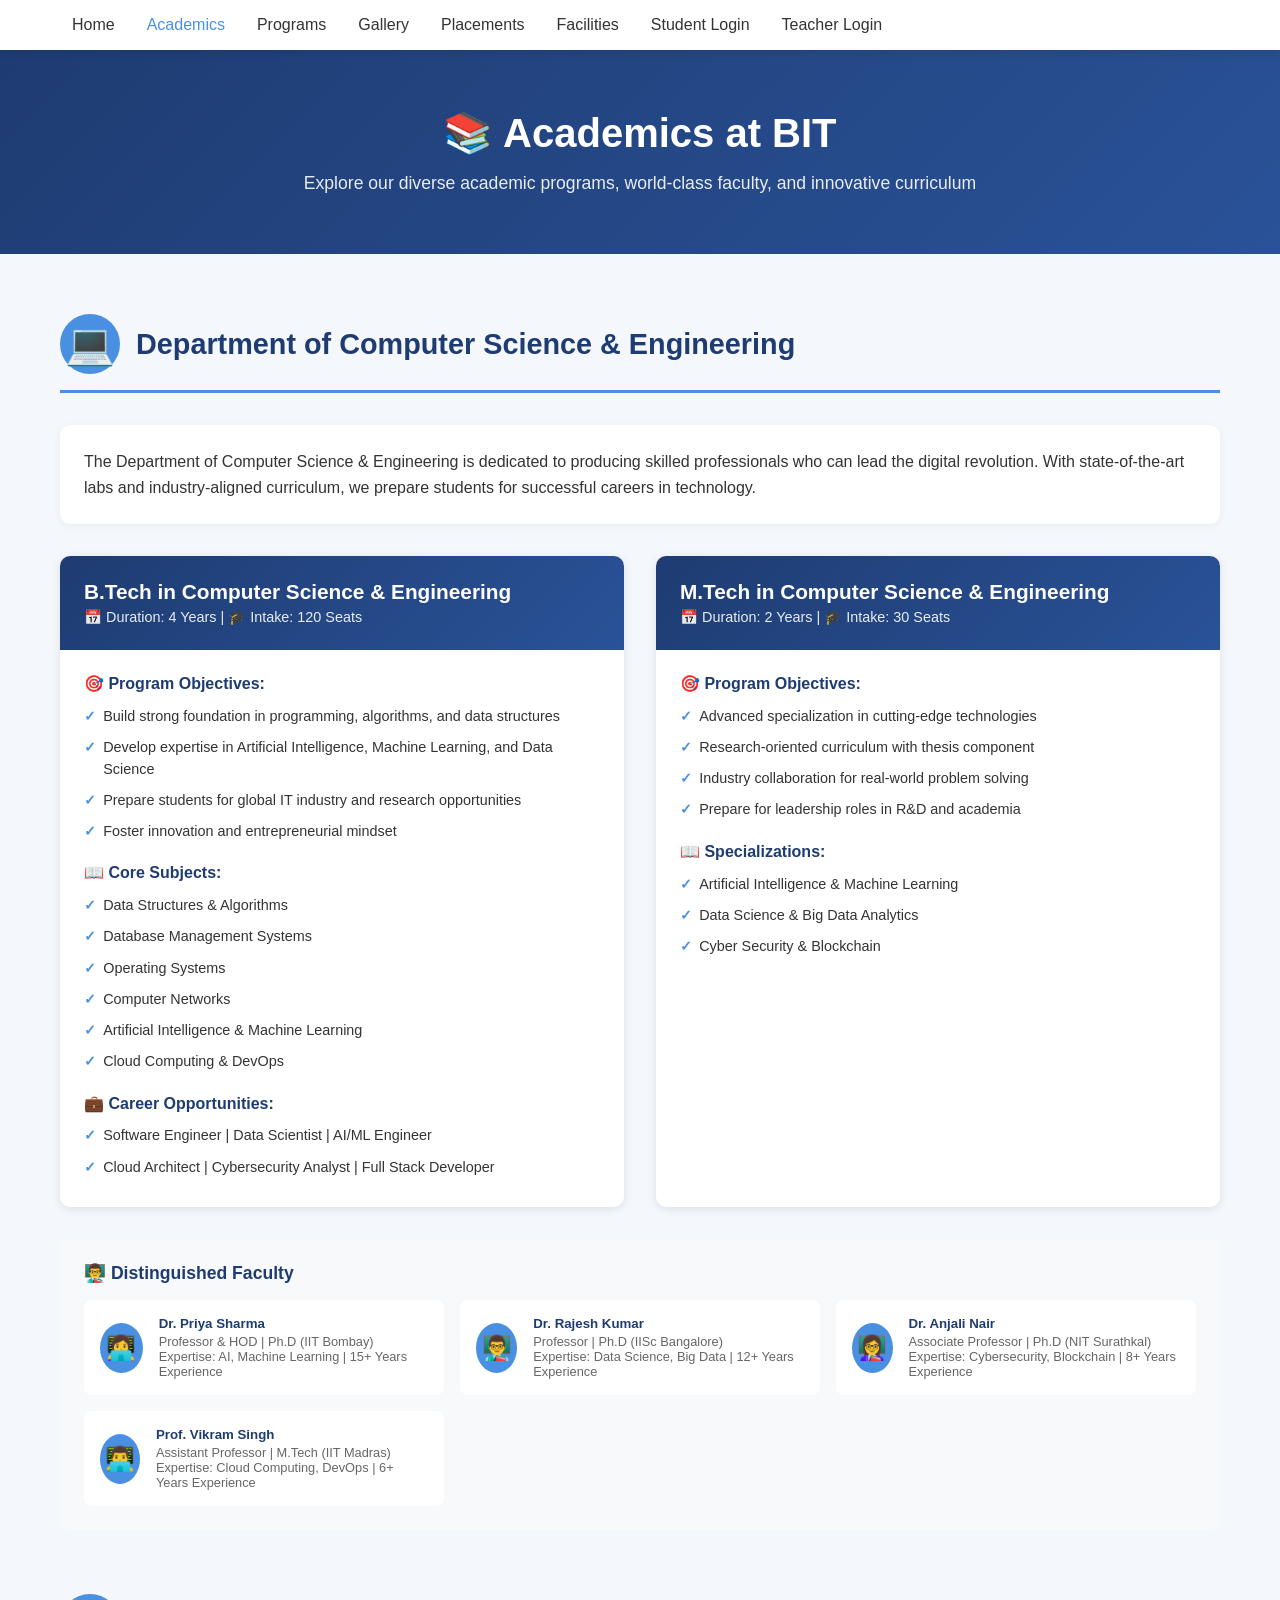
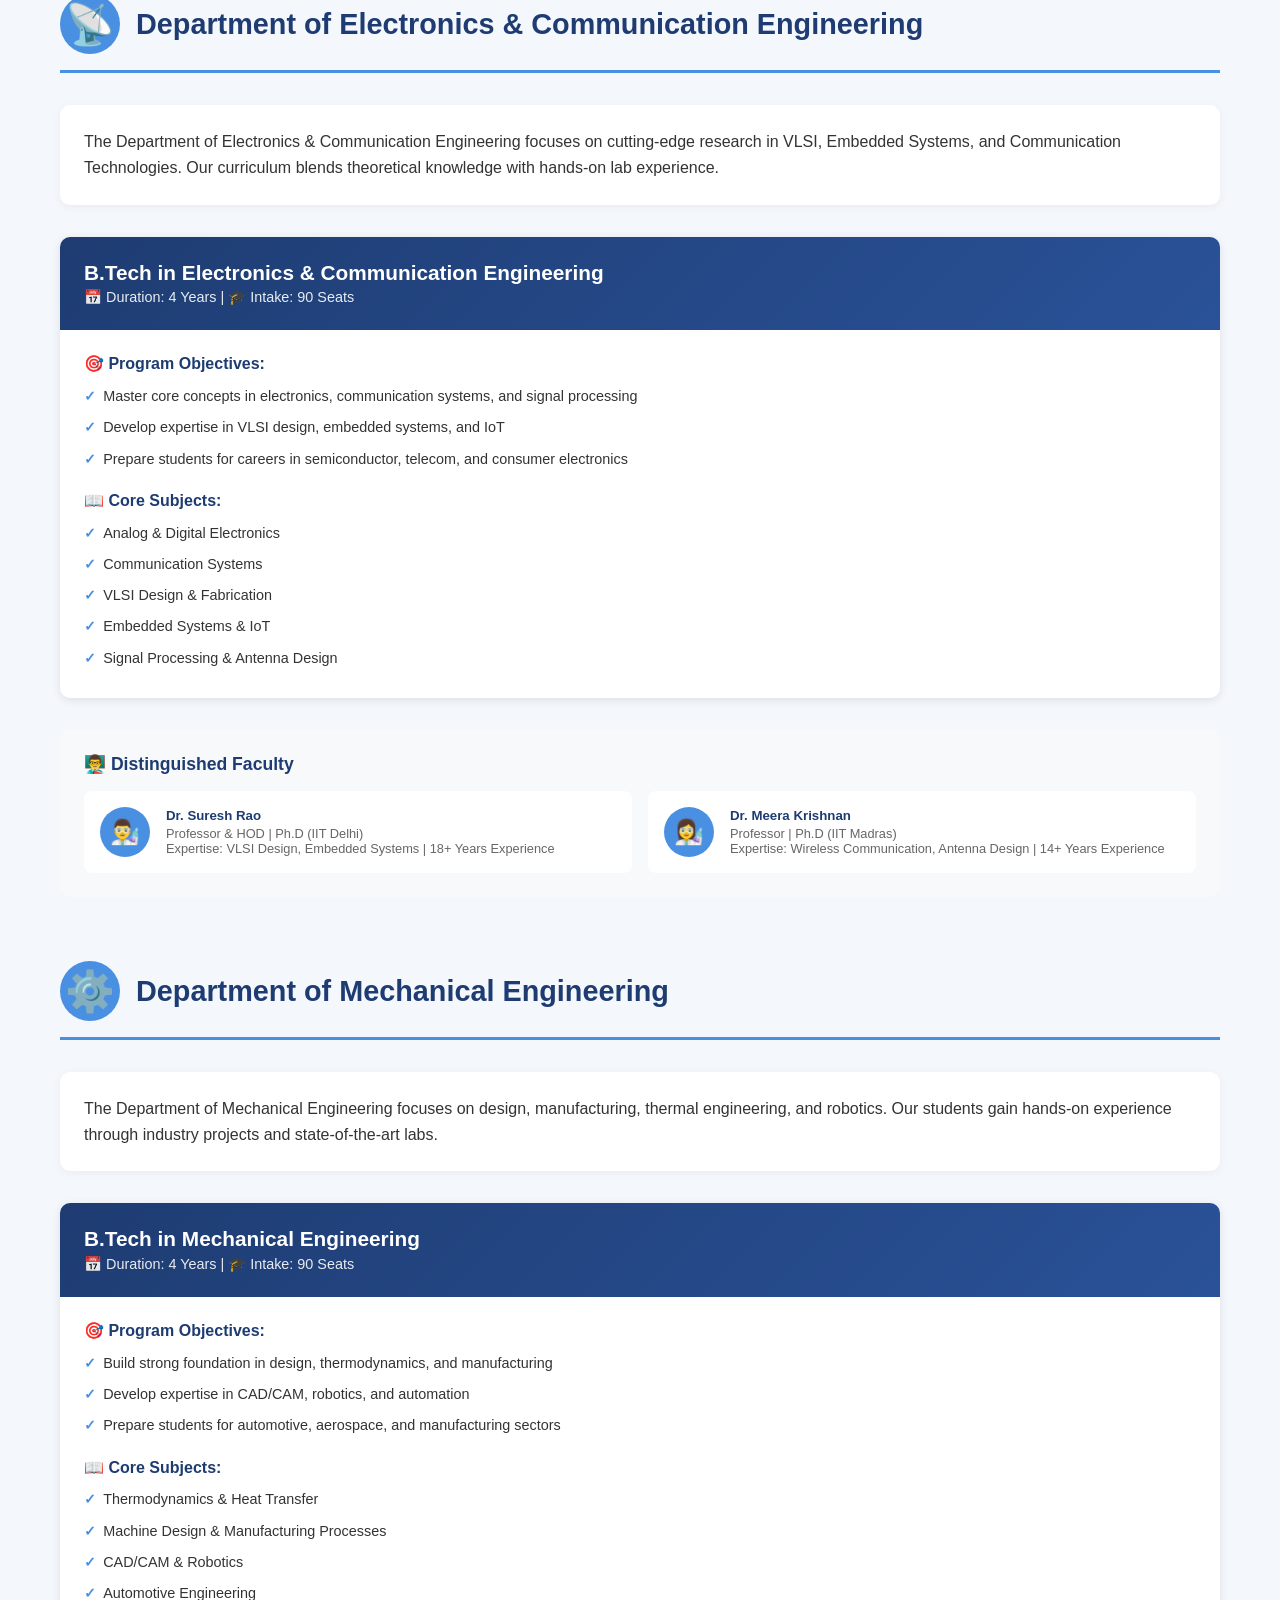
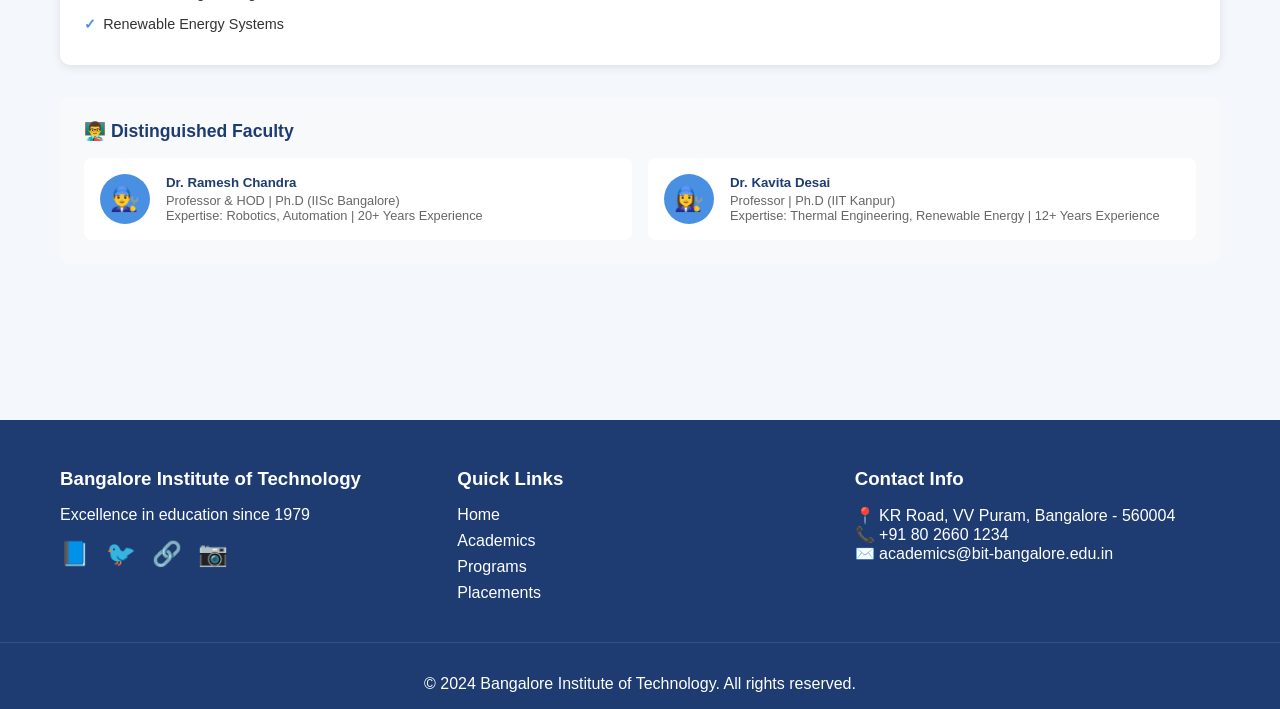
==== academics.html @ f54eb815 "first commit" ====
<!DOCTYPE html>
<html lang="en">
<head>
    <meta charset="UTF-8">
    <meta name="viewport" content="width=device-width, initial-scale=1.0">
    <title>Academics - Bangalore Institute of Technology</title>
    <link rel="stylesheet" href="https://cdnjs.cloudflare.com/ajax/libs/font-awesome/6.0.0/css/all.min.css">
    <style>
        * {
            margin: 0;
            padding: 0;
            box-sizing: border-box;
        }

        body {
            font-family: 'Segoe UI', Tahoma, Geneva, Verdana, sans-serif;
            background: #f4f7fc;
            color: #333;
        }

        /* Navigation */
        .navbar {
            background: white;
            box-shadow: 0 2px 10px rgba(0,0,0,0.1);
            position: sticky;
            top: 0;
            z-index: 1000;
        }

        .nav-container {
            max-width: 1200px;
            margin: 0 auto;
            padding: 1rem 2rem;
            display: flex;
            justify-content: space-between;
            align-items: center;
        }

        .logo {
            font-size: 1.5rem;
            font-weight: bold;
            color: #1e3c72;
            text-decoration: none;
        }

        .nav-menu {
            display: flex;
            list-style: none;
            gap: 2rem;
        }

        .nav-menu a {
            text-decoration: none;
            color: #333;
            font-weight: 500;
            transition: color 0.3s;
        }

        .nav-menu a:hover, .nav-menu a.active {
            color: #4a90e2;
        }

        .menu-toggle {
            display: none;
            font-size: 1.5rem;
            cursor: pointer;
        }

        /* Page Header */
        .page-header {
            background: linear-gradient(135deg, #1e3c72, #2a5298);
            color: white;
            text-align: center;
            padding: 60px 20px;
        }

        .page-header h1 {
            font-size: 2.5rem;
            margin-bottom: 1rem;
        }

        .page-header p {
            font-size: 1.1rem;
            opacity: 0.9;
        }

        /* Container */
        .container {
            max-width: 1200px;
            margin: 0 auto;
            padding: 60px 20px;
        }

        /* Department Section */
        .department-section {
            margin-bottom: 4rem;
        }

        .dept-header {
            display: flex;
            align-items: center;
            gap: 1rem;
            margin-bottom: 2rem;
            padding-bottom: 1rem;
            border-bottom: 3px solid #4a90e2;
        }

        .dept-icon {
            font-size: 2.5rem;
            background: #4a90e2;
            width: 60px;
            height: 60px;
            border-radius: 50%;
            display: flex;
            align-items: center;
            justify-content: center;
            color: white;
        }

        .dept-header h2 {
            font-size: 1.8rem;
            color: #1e3c72;
        }

        .dept-desc {
            background: white;
            padding: 1.5rem;
            border-radius: 10px;
            margin-bottom: 2rem;
            box-shadow: 0 2px 10px rgba(0,0,0,0.05);
            line-height: 1.6;
        }

        /* Programs Grid */
        .programs-grid {
            display: grid;
            grid-template-columns: repeat(auto-fit, minmax(350px, 1fr));
            gap: 2rem;
            margin-bottom: 2rem;
        }

        .program-card {
            background: white;
            border-radius: 10px;
            overflow: hidden;
            box-shadow: 0 2px 10px rgba(0,0,0,0.1);
            transition: all 0.3s;
        }

        .program-card:hover {
            transform: translateY(-5px);
            box-shadow: 0 5px 25px rgba(0,0,0,0.15);
        }

        .program-header {
            background: linear-gradient(135deg, #1e3c72, #2a5298);
            color: white;
            padding: 1.5rem;
        }

        .program-header h3 {
            font-size: 1.3rem;
            margin-bottom: 0.3rem;
        }

        .program-duration {
            font-size: 0.9rem;
            opacity: 0.9;
        }

        .program-body {
            padding: 1.5rem;
        }

        .program-body h4 {
            color: #1e3c72;
            margin: 1rem 0 0.5rem;
            font-size: 1rem;
        }

        .program-body h4:first-child {
            margin-top: 0;
        }

        .program-body ul {
            list-style: none;
            padding-left: 0;
        }

        .program-body li {
            padding: 0.3rem 0;
            padding-left: 1.2rem;
            position: relative;
            font-size: 0.9rem;
            line-height: 1.5;
        }

        .program-body li::before {
            content: "✓";
            color: #4a90e2;
            position: absolute;
            left: 0;
            font-weight: bold;
        }

        /* Faculty Section */
        .faculty-section {
            margin-top: 2rem;
            background: #f8f9fa;
            padding: 1.5rem;
            border-radius: 10px;
        }

        .faculty-section h4 {
            color: #1e3c72;
            margin-bottom: 1rem;
            font-size: 1.1rem;
        }

        .faculty-grid {
            display: grid;
            grid-template-columns: repeat(auto-fit, minmax(280px, 1fr));
            gap: 1rem;
        }

        .faculty-card {
            background: white;
            padding: 1rem;
            border-radius: 8px;
            display: flex;
            gap: 1rem;
            align-items: center;
            transition: all 0.3s;
        }

        .faculty-card:hover {
            transform: translateX(5px);
            box-shadow: 0 2px 8px rgba(0,0,0,0.1);
        }

        .faculty-avatar {
            width: 50px;
            height: 50px;
            background: #4a90e2;
            border-radius: 50%;
            display: flex;
            align-items: center;
            justify-content: center;
            color: white;
            font-size: 1.5rem;
        }

        .faculty-info h5 {
            color: #1e3c72;
            margin-bottom: 0.2rem;
        }

        .faculty-info p {
            font-size: 0.8rem;
            color: #666;
        }

        /* Footer */
        footer {
            background: #1e3c72;
            color: white;
            padding: 3rem 0 1rem;
            margin-top: 2rem;
        }

        .footer-content {
            max-width: 1200px;
            margin: 0 auto;
            display: grid;
            grid-template-columns: repeat(auto-fit, minmax(250px, 1fr));
            gap: 2rem;
            padding: 0 20px;
        }

        .footer-section h3 {
            margin-bottom: 1rem;
        }

        .footer-section ul {
            list-style: none;
        }

        .footer-section ul li {
            margin-bottom: 0.5rem;
        }

        .footer-section a {
            color: white;
            text-decoration: none;
        }

        .social-links {
            display: flex;
            gap: 1rem;
            margin-top: 1rem;
        }

        .social-links a {
            font-size: 1.5rem;
        }

        .copyright {
            text-align: center;
            margin-top: 2rem;
            padding-top: 2rem;
            border-top: 1px solid rgba(255,255,255,0.1);
        }

        /* Responsive */
        @media (max-width: 768px) {
            .menu-toggle {
                display: block;
            }
            
            .nav-menu {
                display: none;
                position: absolute;
                top: 100%;
                left: 0;
                right: 0;
                background: white;
                flex-direction: column;
                padding: 1rem;
                text-align: center;
                gap: 1rem;
                box-shadow: 0 2px 10px rgba(0,0,0,0.1);
            }
            
            .nav-menu.active {
                display: flex;
            }
            
            .page-header h1 {
                font-size: 1.8rem;
            }
            
            .programs-grid {
                grid-template-columns: 1fr;
            }
            
            .faculty-grid {
                grid-template-columns: 1fr;
            }
        }
    </style>
</head>
<body>
    <!-- Navigation -->
    <nav class="navbar">
        <div class="nav-container">
           
            <div class="menu-toggle" onclick="toggleMenu()">☰</div>
            <ul class="nav-menu" id="navMenu">
                <li><a href="index.html">Home</a></li>
                <li><a href="academics.html" class="active">Academics</a></li>
                <li><a href="programs.html">Programs</a></li>
                <li><a href="gallery.html">Gallery</a></li>
                <li><a href="placements.html">Placements</a></li>
                <li><a href="facilities.html">Facilities</a></li>
                <li><a href="login-student.html">Student Login</a></li>
                <li><a href="login-teacher.html">Teacher Login</a></li>
            </ul>
        </div>
    </nav>

    <!-- Page Header -->
    <div class="page-header">
        <h1>📚 Academics at BIT</h1>
        <p>Explore our diverse academic programs, world-class faculty, and innovative curriculum</p>
    </div>

    <div class="container">
        <!-- Computer Science Department -->
        <div class="department-section">
            <div class="dept-header">
                <div class="dept-icon">💻</div>
                <h2>Department of Computer Science & Engineering</h2>
            </div>
            <div class="dept-desc">
                The Department of Computer Science & Engineering is dedicated to producing skilled professionals who can lead the digital revolution. With state-of-the-art labs and industry-aligned curriculum, we prepare students for successful careers in technology.
            </div>
            
            <div class="programs-grid">
                <!-- B.Tech CSE Program -->
                <div class="program-card">
                    <div class="program-header">
                        <h3>B.Tech in Computer Science & Engineering</h3>
                        <div class="program-duration">📅 Duration: 4 Years | 🎓 Intake: 120 Seats</div>
                    </div>
                    <div class="program-body">
                        <h4>🎯 Program Objectives:</h4>
                        <ul>
                            <li>Build strong foundation in programming, algorithms, and data structures</li>
                            <li>Develop expertise in Artificial Intelligence, Machine Learning, and Data Science</li>
                            <li>Prepare students for global IT industry and research opportunities</li>
                            <li>Foster innovation and entrepreneurial mindset</li>
                        </ul>
                        <h4>📖 Core Subjects:</h4>
                        <ul>
                            <li>Data Structures & Algorithms</li>
                            <li>Database Management Systems</li>
                            <li>Operating Systems</li>
                            <li>Computer Networks</li>
                            <li>Artificial Intelligence & Machine Learning</li>
                            <li>Cloud Computing & DevOps</li>
                        </ul>
                        <h4>💼 Career Opportunities:</h4>
                        <ul>
                            <li>Software Engineer | Data Scientist | AI/ML Engineer</li>
                            <li>Cloud Architect | Cybersecurity Analyst | Full Stack Developer</li>
                        </ul>
                    </div>
                </div>

                <!-- M.Tech CSE Program -->
                <div class="program-card">
                    <div class="program-header">
                        <h3>M.Tech in Computer Science & Engineering</h3>
                        <div class="program-duration">📅 Duration: 2 Years | 🎓 Intake: 30 Seats</div>
                    </div>
                    <div class="program-body">
                        <h4>🎯 Program Objectives:</h4>
                        <ul>
                            <li>Advanced specialization in cutting-edge technologies</li>
                            <li>Research-oriented curriculum with thesis component</li>
                            <li>Industry collaboration for real-world problem solving</li>
                            <li>Prepare for leadership roles in R&D and academia</li>
                        </ul>
                        <h4>📖 Specializations:</h4>
                        <ul>
                            <li>Artificial Intelligence & Machine Learning</li>
                            <li>Data Science & Big Data Analytics</li>
                            <li>Cyber Security & Blockchain</li>
                        </ul>
                    </div>
                </div>
            </div>

            <!-- Faculty Section for CSE -->
            <div class="faculty-section">
                <h4>👨‍🏫 Distinguished Faculty</h4>
                <div class="faculty-grid">
                    <div class="faculty-card">
                        <div class="faculty-avatar">👩‍💻</div>
                        <div class="faculty-info">
                            <h5>Dr. Priya Sharma</h5>
                            <p>Professor & HOD | Ph.D (IIT Bombay)</p>
                            <p>Expertise: AI, Machine Learning | 15+ Years Experience</p>
                        </div>
                    </div>
                    <div class="faculty-card">
                        <div class="faculty-avatar">👨‍🏫</div>
                        <div class="faculty-info">
                            <h5>Dr. Rajesh Kumar</h5>
                            <p>Professor | Ph.D (IISc Bangalore)</p>
                            <p>Expertise: Data Science, Big Data | 12+ Years Experience</p>
                        </div>
                    </div>
                    <div class="faculty-card">
                        <div class="faculty-avatar">👩‍🏫</div>
                        <div class="faculty-info">
                            <h5>Dr. Anjali Nair</h5>
                            <p>Associate Professor | Ph.D (NIT Surathkal)</p>
                            <p>Expertise: Cybersecurity, Blockchain | 8+ Years Experience</p>
                        </div>
                    </div>
                    <div class="faculty-card">
                        <div class="faculty-avatar">👨‍💻</div>
                        <div class="faculty-info">
                            <h5>Prof. Vikram Singh</h5>
                            <p>Assistant Professor | M.Tech (IIT Madras)</p>
                            <p>Expertise: Cloud Computing, DevOps | 6+ Years Experience</p>
                        </div>
                    </div>
                </div>
            </div>
        </div>

        <!-- Electronics & Communication Department -->
        <div class="department-section">
            <div class="dept-header">
                <div class="dept-icon">📡</div>
                <h2>Department of Electronics & Communication Engineering</h2>
            </div>
            <div class="dept-desc">
                The Department of Electronics & Communication Engineering focuses on cutting-edge research in VLSI, Embedded Systems, and Communication Technologies. Our curriculum blends theoretical knowledge with hands-on lab experience.
            </div>
            
            <div class="programs-grid">
                <div class="program-card">
                    <div class="program-header">
                        <h3>B.Tech in Electronics & Communication Engineering</h3>
                        <div class="program-duration">📅 Duration: 4 Years | 🎓 Intake: 90 Seats</div>
                    </div>
                    <div class="program-body">
                        <h4>🎯 Program Objectives:</h4>
                        <ul>
                            <li>Master core concepts in electronics, communication systems, and signal processing</li>
                            <li>Develop expertise in VLSI design, embedded systems, and IoT</li>
                            <li>Prepare students for careers in semiconductor, telecom, and consumer electronics</li>
                        </ul>
                        <h4>📖 Core Subjects:</h4>
                        <ul>
                            <li>Analog & Digital Electronics</li>
                            <li>Communication Systems</li>
                            <li>VLSI Design & Fabrication</li>
                            <li>Embedded Systems & IoT</li>
                            <li>Signal Processing & Antenna Design</li>
                        </ul>
                    </div>
                </div>
            </div>

            <!-- Faculty Section for ECE -->
            <div class="faculty-section">
                <h4>👨‍🏫 Distinguished Faculty</h4>
                <div class="faculty-grid">
                    <div class="faculty-card">
                        <div class="faculty-avatar">👨‍🔬</div>
                        <div class="faculty-info">
                            <h5>Dr. Suresh Rao</h5>
                            <p>Professor & HOD | Ph.D (IIT Delhi)</p>
                            <p>Expertise: VLSI Design, Embedded Systems | 18+ Years Experience</p>
                        </div>
                    </div>
                    <div class="faculty-card">
                        <div class="faculty-avatar">👩‍🔬</div>
                        <div class="faculty-info">
                            <h5>Dr. Meera Krishnan</h5>
                            <p>Professor | Ph.D (IIT Madras)</p>
                            <p>Expertise: Wireless Communication, Antenna Design | 14+ Years Experience</p>
                        </div>
                    </div>
                </div>
            </div>
        </div>

        <!-- Mechanical Engineering Department -->
        <div class="department-section">
            <div class="dept-header">
                <div class="dept-icon">⚙️</div>
                <h2>Department of Mechanical Engineering</h2>
            </div>
            <div class="dept-desc">
                The Department of Mechanical Engineering focuses on design, manufacturing, thermal engineering, and robotics. Our students gain hands-on experience through industry projects and state-of-the-art labs.
            </div>
            
            <div class="programs-grid">
                <div class="program-card">
                    <div class="program-header">
                        <h3>B.Tech in Mechanical Engineering</h3>
                        <div class="program-duration">📅 Duration: 4 Years | 🎓 Intake: 90 Seats</div>
                    </div>
                    <div class="program-body">
                        <h4>🎯 Program Objectives:</h4>
                        <ul>
                            <li>Build strong foundation in design, thermodynamics, and manufacturing</li>
                            <li>Develop expertise in CAD/CAM, robotics, and automation</li>
                            <li>Prepare students for automotive, aerospace, and manufacturing sectors</li>
                        </ul>
                        <h4>📖 Core Subjects:</h4>
                        <ul>
                            <li>Thermodynamics & Heat Transfer</li>
                            <li>Machine Design & Manufacturing Processes</li>
                            <li>CAD/CAM & Robotics</li>
                            <li>Automotive Engineering</li>
                            <li>Renewable Energy Systems</li>
                        </ul>
                    </div>
                </div>
            </div>

            <!-- Faculty Section for Mechanical -->
            <div class="faculty-section">
                <h4>👨‍🏫 Distinguished Faculty</h4>
                <div class="faculty-grid">
                    <div class="faculty-card">
                        <div class="faculty-avatar">👨‍🔧</div>
                        <div class="faculty-info">
                            <h5>Dr. Ramesh Chandra</h5>
                            <p>Professor & HOD | Ph.D (IISc Bangalore)</p>
                            <p>Expertise: Robotics, Automation | 20+ Years Experience</p>
                        </div>
                    </div>
                    <div class="faculty-card">
                        <div class="faculty-avatar">👩‍🔧</div>
                        <div class="faculty-info">
                            <h5>Dr. Kavita Desai</h5>
                            <p>Professor | Ph.D (IIT Kanpur)</p>
                            <p>Expertise: Thermal Engineering, Renewable Energy | 12+ Years Experience</p>
                        </div>
                    </div>
                </div>
            </div>
        </div>
    </div>

    <!-- Footer -->
    <footer>
        <div class="footer-content">
            <div class="footer-section">
                <h3>Bangalore Institute of Technology</h3>
                <p>Excellence in education since 1979</p>
                <div class="social-links">
                    <a href="#">📘</a>
                    <a href="#">🐦</a>
                    <a href="#">🔗</a>
                    <a href="#">📷</a>
                </div>
            </div>
            <div class="footer-section">
                <h3>Quick Links</h3>
                <ul>
                    <li><a href="index.html">Home</a></li>
                    <li><a href="academics.html">Academics</a></li>
                    <li><a href="programs.html">Programs</a></li>
                    <li><a href="placements.html">Placements</a></li>
                </ul>
            </div>
            <div class="footer-section">
                <h3>Contact Info</h3>
                <p>📍 KR Road, VV Puram, Bangalore - 560004</p>
                <p>📞 +91 80 2660 1234</p>
                <p>✉️ academics@bit-bangalore.edu.in</p>
            </div>
        </div>
        <div class="copyright">
            <p>&copy; 2024 Bangalore Institute of Technology. All rights reserved.</p>
        </div>
    </footer>

    <script>
        // Mobile menu toggle
        function toggleMenu() {
            const menu = document.getElementById('navMenu');
            menu.classList.toggle('active');
        }
        
        // Close menu when clicking outside
        document.addEventListener('click', function(event) {
            const menu = document.getElementById('navMenu');
            const toggle = document.querySelector('.menu-toggle');
            if (menu && toggle && !menu.contains(event.target) && !toggle.contains(event.target)) {
                menu.classList.remove('active');
            }
        });
        
        // Animation on scroll
        window.addEventListener('load', () => {
            const cards = document.querySelectorAll('.program-card, .faculty-card');
            cards.forEach((card, index) => {
                card.style.opacity = '0';
                card.style.transform = 'translateY(20px)';
                card.style.transition = 'all 0.6s ease';
                setTimeout(() => {
                    card.style.opacity = '1';
                    card.style.transform = 'translateY(0)';
                }, index * 100);
            });
        });
    </script>
</body>
</html>
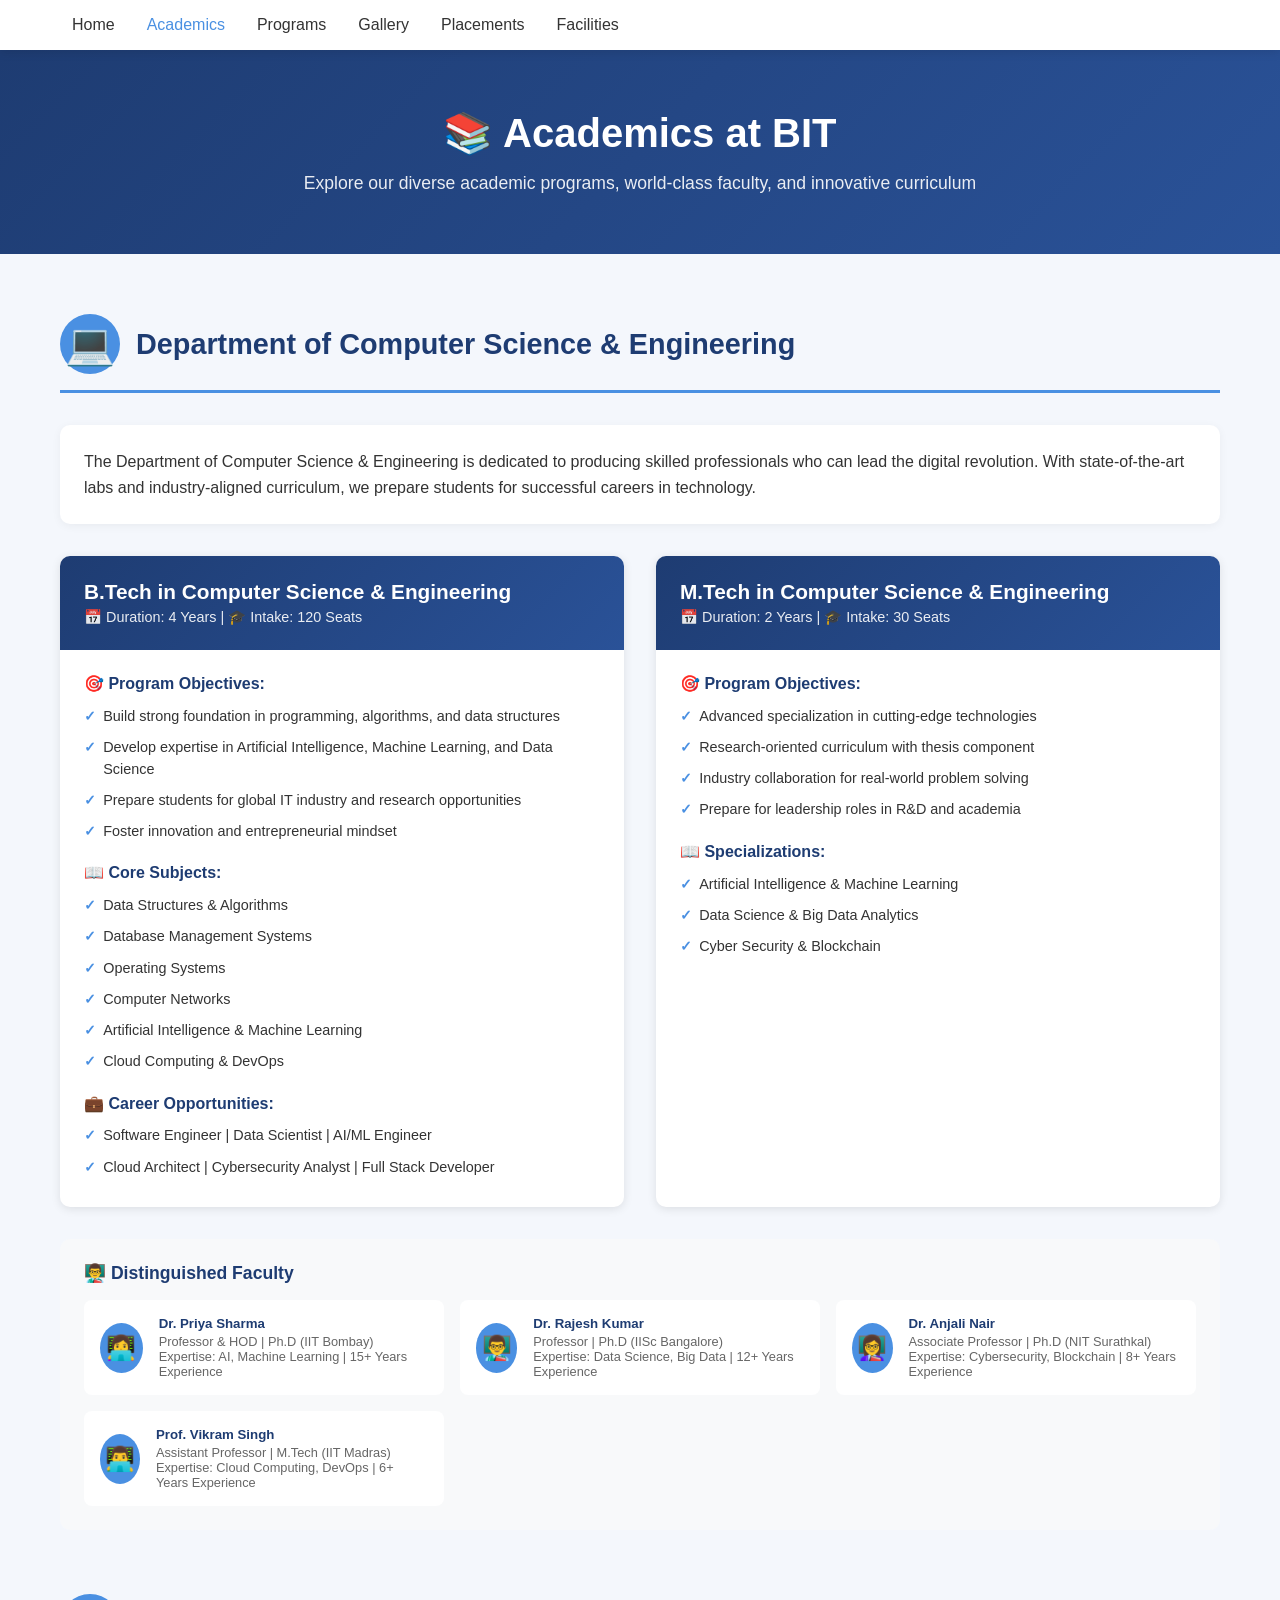
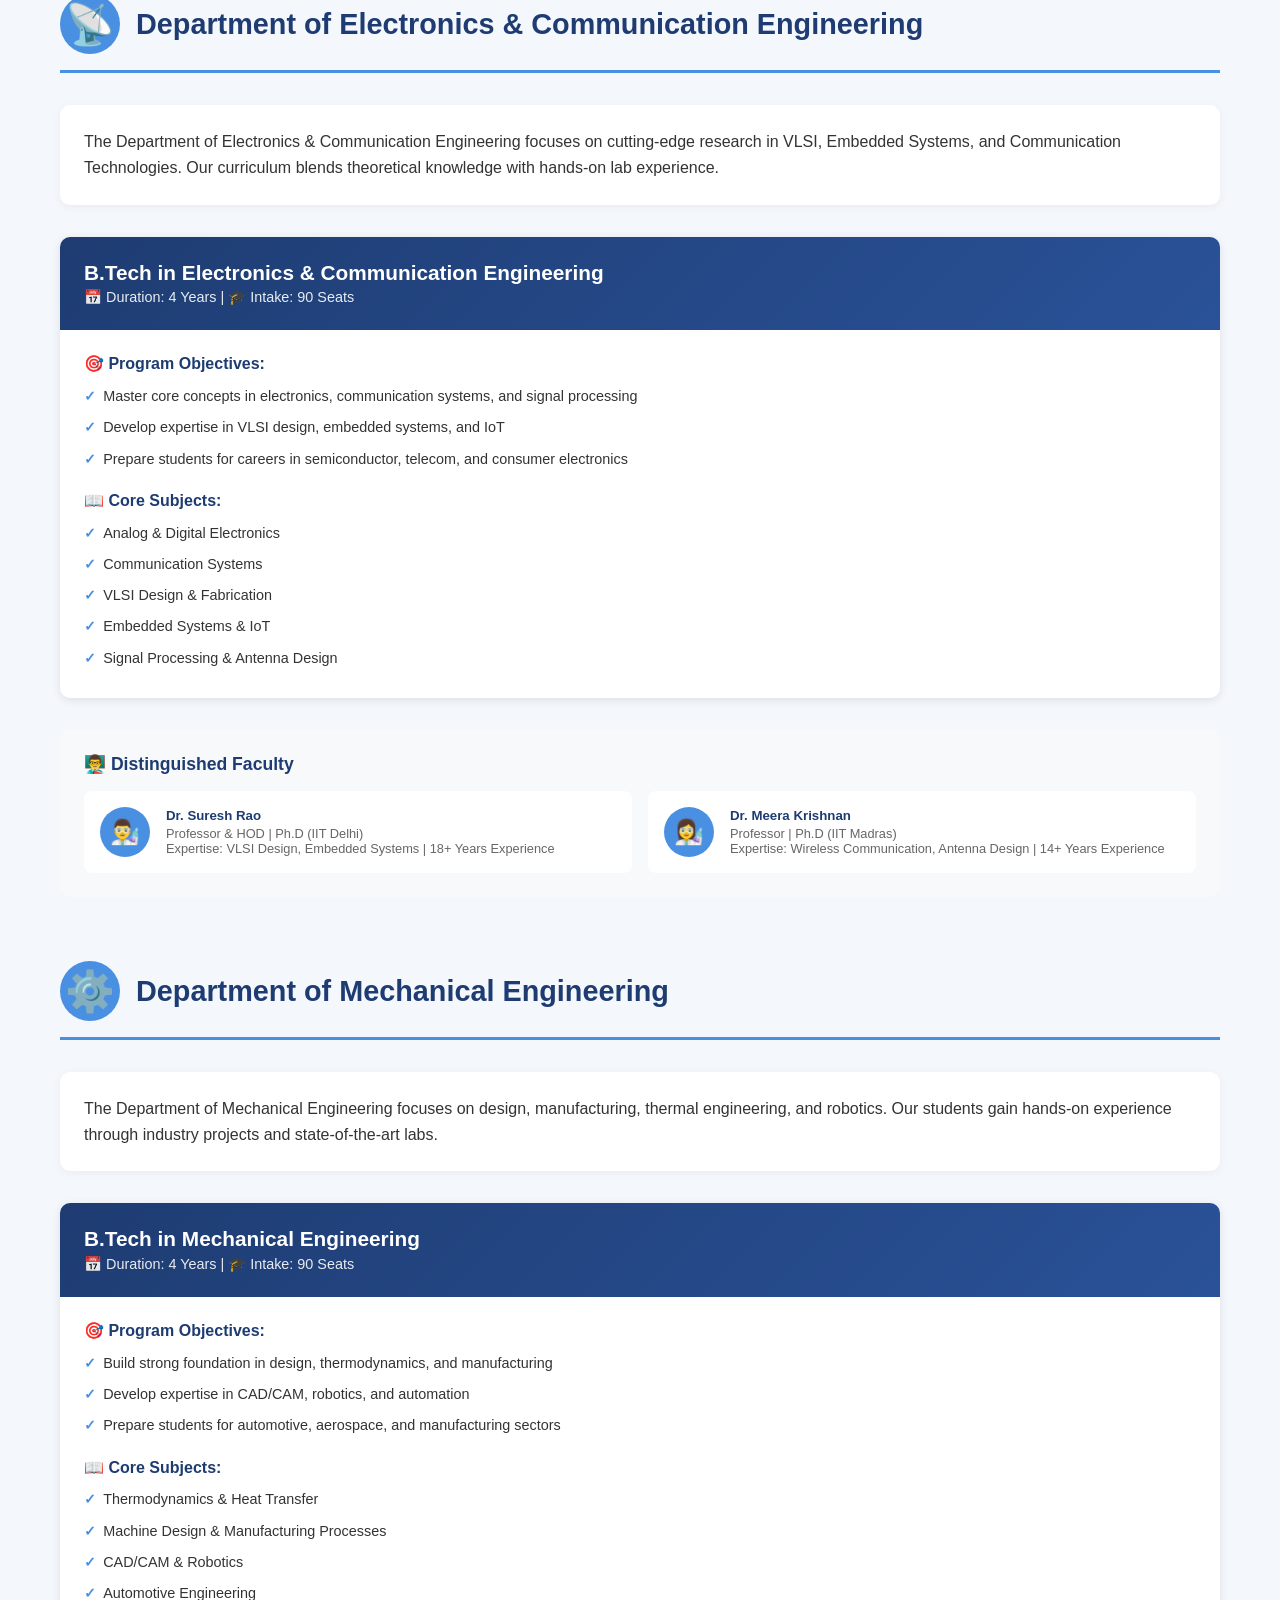
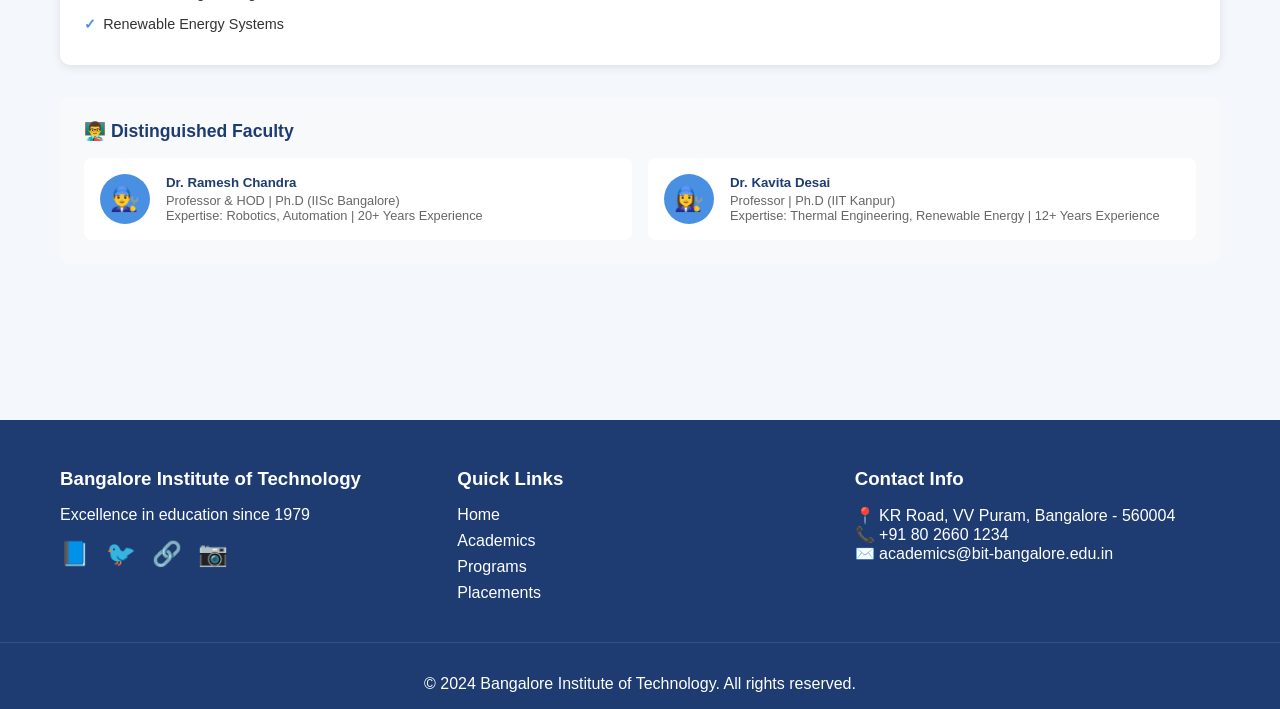
==== commit b182c41b: "Remove login links from navigation menu Removed links to student and teacher login pages from the na" ====
--- a/academics.html
+++ b/academics.html
@@ -362,8 +362,6 @@
                 <li><a href="gallery.html">Gallery</a></li>
                 <li><a href="placements.html">Placements</a></li>
                 <li><a href="facilities.html">Facilities</a></li>
-                <li><a href="login-student.html">Student Login</a></li>
-                <li><a href="login-teacher.html">Teacher Login</a></li>
             </ul>
         </div>
     </nav>
@@ -665,4 +663,4 @@
         });
     </script>
 </body>
-</html>+</html>
